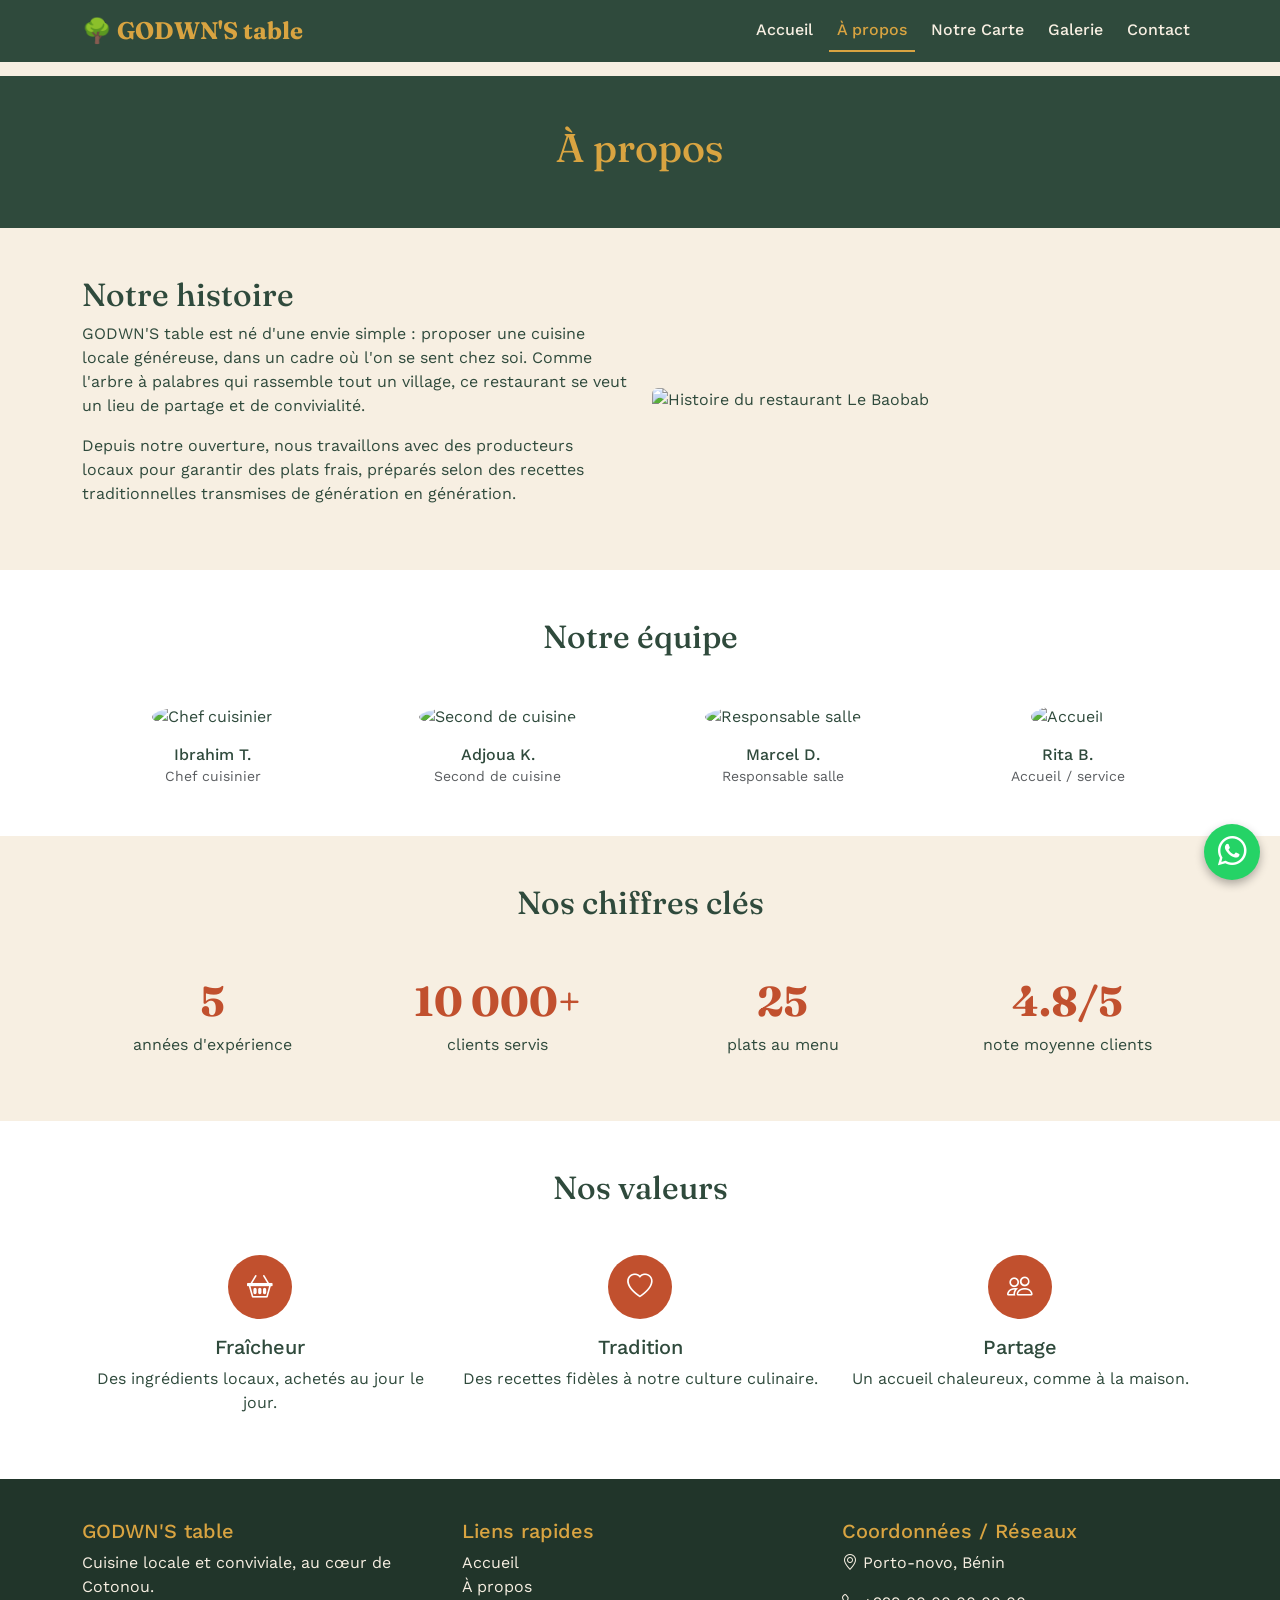
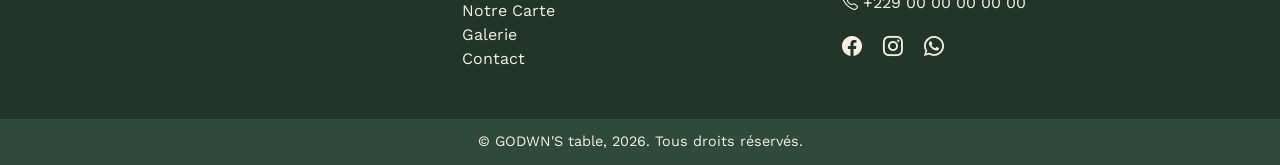
==== apropos.html @ f4d55e41 "Première version de mon site" ====
<!DOCTYPE html>
<html lang="fr">
<head>
  <meta charset="UTF-8">
  <meta name="viewport" content="width=device-width, initial-scale=1.0">
  <title>Le Baobab — À propos</title>
  <link href="https://cdn.jsdelivr.net/npm/bootstrap@5.3.3/dist/css/bootstrap.min.css" rel="stylesheet">
  <link rel="preconnect" href="https://fonts.googleapis.com">
  <link href="https://fonts.googleapis.com/css2?family=Fraunces:wght@600;700&family=Work+Sans:wght@400;500;600&display=swap" rel="stylesheet">
  <link rel="stylesheet" href="https://cdn.jsdelivr.net/npm/bootstrap-icons@1.11.3/font/bootstrap-icons.css">
  <link rel="stylesheet" href="css/style.css">
</head>
<body>

  <nav class="navbar navbar-expand-lg navbar-baobab fixed-top">
    <div class="container">
      <a class="navbar-brand" href="index.html">🌳 GODWN'S table</a>
      <button class="navbar-toggler" type="button" data-bs-toggle="collapse" data-bs-target="#navMain">
        <span class="navbar-toggler-icon"></span>
      </button>
      <div class="collapse navbar-collapse" id="navMain">
        <ul class="navbar-nav ms-auto">
          <li class="nav-item"><a class="nav-link" href="index.html">Accueil</a></li>
          <li class="nav-item"><a class="nav-link active" href="apropos.html">À propos</a></li>
          <li class="nav-item"><a class="nav-link" href="menu.html">Notre Carte</a></li>
          <li class="nav-item"><a class="nav-link" href="galerie.html">Galerie</a></li>
          <li class="nav-item"><a class="nav-link" href="contact.html">Contact</a></li>
        </ul>
      </div>
    </div>
  </nav>

  <div class="page-banner"><div class="container"><h1>À propos</h1></div></div>

  <section class="py-5">
    <div class="container">
      <div class="row align-items-center g-4">
        <div class="col-md-6 order-md-2">
          <img src="https://placehold.co/600x400/2F4A3C/F7EFE2?text=Notre+Histoire" class="img-fluid rounded" alt="Histoire du restaurant Le Baobab">
        </div>
        <div class="col-md-6 order-md-1">
          <h2>Notre histoire</h2>
          <p>GODWN'S table est né d'une envie simple : proposer une cuisine locale généreuse, dans un cadre où l'on se sent chez soi. Comme l'arbre à palabres qui rassemble tout un village, ce restaurant se veut un lieu de partage et de convivialité.</p>
          <p>Depuis notre ouverture, nous travaillons avec des producteurs locaux pour garantir des plats frais, préparés selon des recettes traditionnelles transmises de génération en génération.</p>
        </div>
      </div>
    </div>
  </section>

  <section class="py-5 bg-white">
    <div class="container">
      <h2 class="text-center mb-5">Notre équipe</h2>
      <div class="row row-cols-2 row-cols-md-4 g-4 text-center">
        <div class="col">
          <img src="https://placehold.co/200x200/C1502E/FFFFFF?text=Chef" class="rounded-circle mb-3" width="120" height="120" alt="Chef cuisinier">
          <h6 class="mb-0">Ibrahim T.</h6>
          <small class="text-muted">Chef cuisinier</small>
        </div>
        <div class="col">
          <img src="https://placehold.co/200x200/D9A441/2F4A3C?text=Cuisine" class="rounded-circle mb-3" width="120" height="120" alt="Second de cuisine">
          <h6 class="mb-0">Adjoua K.</h6>
          <small class="text-muted">Second de cuisine</small>
        </div>
        <div class="col">
          <img src="https://placehold.co/200x200/2F4A3C/F7EFE2?text=Salle" class="rounded-circle mb-3" width="120" height="120" alt="Responsable salle">
          <h6 class="mb-0">Marcel D.</h6>
          <small class="text-muted">Responsable salle</small>
        </div>
        <div class="col">
          <img src="https://placehold.co/200x200/C1502E/FFFFFF?text=Accueil" class="rounded-circle mb-3" width="120" height="120" alt="Accueil">
          <h6 class="mb-0">Rita B.</h6>
          <small class="text-muted">Accueil / service</small>
        </div>
      </div>
    </div>
  </section>

  <section class="py-5">
    <div class="container">
      <h2 class="text-center mb-5">Nos chiffres clés</h2>
      <div class="row text-center g-4">
        <div class="col-6 col-md-3"><div class="stat-number">5</div><p>années d'expérience</p></div>
        <div class="col-6 col-md-3"><div class="stat-number">10 000+</div><p>clients servis</p></div>
        <div class="col-6 col-md-3"><div class="stat-number">25</div><p>plats au menu</p></div>
        <div class="col-6 col-md-3"><div class="stat-number">4.8/5</div><p>note moyenne clients</p></div>
      </div>
    </div>
  </section>

  <section class="py-5 bg-white">
    <div class="container">
      <h2 class="text-center mb-5">Nos valeurs</h2>
      <div class="row g-4 text-center">
        <div class="col-md-4">
          <div class="icon-circle"><i class="bi bi-basket2"></i></div>
          <h5>Fraîcheur</h5>
          <p>Des ingrédients locaux, achetés au jour le jour.</p>
        </div>
        <div class="col-md-4">
          <div class="icon-circle"><i class="bi bi-heart"></i></div>
          <h5>Tradition</h5>
          <p>Des recettes fidèles à notre culture culinaire.</p>
        </div>
        <div class="col-md-4">
          <div class="icon-circle"><i class="bi bi-people"></i></div>
          <h5>Partage</h5>
          <p>Un accueil chaleureux, comme à la maison.</p>
        </div>
      </div>
    </div>
  </section>

  <footer class="footer-baobab">
    <div class="container">
      <div class="row g-4">
        <div class="col-md-4"><h5>GODWN'S table</h5><p>Cuisine locale et conviviale, au cœur de Cotonou.</p></div>
        <div class="col-md-4">
          <h5>Liens rapides</h5>
          <ul class="list-unstyled">
            <li><a href="index.html">Accueil</a></li>
            <li><a href="apropos.html">À propos</a></li>
            <li><a href="menu.html">Notre Carte</a></li>
            <li><a href="galerie.html">Galerie</a></li>
            <li><a href="contact.html">Contact</a></li>
          </ul>
        </div>
        <div class="col-md-4">
          <h5>Coordonnées / Réseaux</h5>
          <p><i class="bi bi-geo-alt"></i> Porto-novo, Bénin</p>
          <p><i class="bi bi-telephone"></i> +229 00 00 00 00 00</p>
          <div>
            <a href="#" class="me-3"><i class="bi bi-facebook fs-5"></i></a>
            <a href="#" class="me-3"><i class="bi bi-instagram fs-5"></i></a>
            <a href="#"><i class="bi bi-whatsapp fs-5"></i></a>
          </div>
        </div>
      </div>
    </div>
    <div class="footer-bottom">&copy; GODWN'S table, 2026. Tous droits réservés.</div>
  </footer>

  <a href="https://wa.me/2290152845449" class="whatsapp-float" target="_blank" aria-label="Contacter sur WhatsApp"><i class="bi bi-whatsapp"></i></a>

  <script src="https://cdn.jsdelivr.net/npm/bootstrap@5.3.3/dist/js/bootstrap.bundle.min.js"></script>
  <script src="js/script.js"></script>
</body>
</html>
---- css/style.css ----
/* ==========================================================================
   LE BAOBAB — Feuille de style personnalisée (en complément de Bootstrap 5)
   Thème : cuisine locale / africaine
   ========================================================================== */

:root {
  --color-bg: #F7EFE2;        /* fond sable chaud */
  --color-dark: #2F4A3C;      /* vert profond - navbar, footer, texte */
  --color-dark-2: #21352A;    /* vert plus foncé pour hover */
  --color-accent: #C1502E;    /* terracotta - accent principal */
  --color-gold: #D9A441;      /* or/ocre - accent secondaire */
  --color-white: #FFFFFF;
  --font-display: 'Fraunces', Georgia, serif;
  --font-body: 'Work Sans', 'Segoe UI', sans-serif;
}

body {
  font-family: var(--font-body);
  background-color: var(--color-bg);
  color: var(--color-dark);
  padding-top: 76px;
}

h1, h2, h3, h4, .navbar-brand {
  font-family: var(--font-display);
}

a { color: var(--color-accent); }
a:hover { color: var(--color-dark); }

/* --- Navbar --- */
.navbar-baobab { background-color: var(--color-dark); }
.navbar-baobab .navbar-brand {
  color: var(--color-gold);
  font-size: 1.5rem;
  font-weight: 700;
}
.navbar-baobab .nav-link { color: var(--color-bg); font-weight: 500; margin-left: 0.5rem; }
.navbar-baobab .nav-link:hover { color: var(--color-gold); }
.navbar-baobab .nav-link.active {
  color: var(--color-gold);
  border-bottom: 2px solid var(--color-gold);
}

/* --- Boutons --- */
.btn-accent {
  background-color: var(--color-accent);
  border-color: var(--color-accent);
  color: var(--color-white);
  font-weight: 600;
}
.btn-accent:hover {
  background-color: var(--color-dark);
  border-color: var(--color-dark);
  color: var(--color-gold);
}
.btn-outline-accent { border-color: var(--color-accent); color: var(--color-accent); font-weight: 600; }
.btn-outline-accent:hover { background-color: var(--color-accent); color: var(--color-white); }

/* --- Hero (ancienne version statique, conservée si besoin) --- */
.hero {
  position: relative;
  min-height: 65vh;
  display: flex;
  align-items: center;
  background-size: cover;
  background-position: center;
  color: var(--color-white);
}
.hero::before {
  content: "";
  position: absolute;
  inset: 0;
  background: linear-gradient(180deg, rgba(24,20,10,0.5), rgba(24,20,10,0.82));
}
.hero-content { position: relative; z-index: 2; }
.hero h1 { font-size: 3rem; font-weight: 700; }

/* --- Header défilant (carrousel Bootstrap en fond de Hero) --- */
.hero-carousel {
  position: relative;
  min-height: 65vh;
  overflow: hidden;
  color: var(--color-white);
}
.hero-carousel .carousel,
.hero-carousel .carousel-inner,
.hero-carousel .carousel-item {
  height: 65vh;
}
.hero-carousel-img {
  width: 100%;
  height: 65vh;
  object-fit: cover;
}
/* voile sombre par-dessus les images qui défilent, pour la lisibilité du texte */
.hero-carousel::after {
  content: "";
  position: absolute;
  inset: 0;
  background: linear-gradient(180deg, rgba(24,20,10,0.45), rgba(24,20,10,0.8));
  pointer-events: none;
  z-index: 2;
}
/* le titre reste fixe, au-dessus des images ET du voile */
.hero-overlay-content {
  position: absolute;
  inset: 0;
  z-index: 3;
  display: flex;
  flex-direction: column;
  align-items: center;
  justify-content: center;
  padding: 0 20px;
}
.hero-overlay-content h1 { font-size: 3rem; font-weight: 700; }

@media (max-width: 767px) {
  .hero-carousel,
  .hero-carousel .carousel,
  .hero-carousel .carousel-inner,
  .hero-carousel .carousel-item,
  .hero-carousel-img {
    height: 55vh;
    min-height: 55vh;
  }
}

/* --- Bannière de titre (autres pages) --- */
.page-banner { background-color: var(--color-dark); color: var(--color-bg); padding: 3rem 0; text-align: center; }
.page-banner h1 { color: var(--color-gold); }

/* --- Icônes --- */
.icon-circle {
  width: 64px; height: 64px; border-radius: 50%;
  background-color: var(--color-accent); color: var(--color-white);
  display: flex; align-items: center; justify-content: center;
  font-size: 1.6rem; margin: 0 auto 1rem auto;
}

/* --- Chiffres clés --- */
.stat-number { font-family: var(--font-display); font-size: 2.6rem; color: var(--color-accent); font-weight: 700; }

/* --- Galerie --- */
.galerie-item img {
  width: 100%; height: 220px; object-fit: cover; border-radius: 6px;
  cursor: pointer; transition: transform 0.2s ease;
}
.galerie-item img:hover { transform: scale(1.03); }

/* --- Cartes produits (menu) --- */
.card-produit img { height: 160px; object-fit: cover; }
.card-produit .prix { color: var(--color-accent); font-weight: 700; }

/* --- Formulaire de contact --- */
.error-message { color: #b3261e; font-size: 0.875rem; margin-top: 0.25rem; display: none; }
.error-message.show { display: block; }
#confirmationMessage { display: none; }

/* --- Footer --- */
.footer-baobab { background-color: var(--color-dark-2); color: var(--color-bg); padding-top: 2.5rem; }
.footer-baobab h5 { color: var(--color-gold); }
.footer-baobab a { color: var(--color-bg); text-decoration: none; }
.footer-baobab a:hover { color: var(--color-gold); }
.footer-bottom { background-color: var(--color-dark); color: var(--color-bg); text-align: center; padding: 0.75rem 0; margin-top: 2rem; font-size: 0.9rem; }

/* --- Bouton WhatsApp flottant --- */
.whatsapp-float {
  position: fixed;
  bottom: 20px;
  right: 20px;
  background-color: #25D366;
  color: white;
  width: 56px;
  height: 56px;
  border-radius: 50%;
  display: flex;
  align-items: center;
  justify-content: center;
  font-size: 1.8rem;
  box-shadow: 0 4px 10px rgba(0,0,0,0.3);
  z-index: 1000;
  text-decoration: none;
}
.whatsapp-float:hover { background-color: #1DA851; color: white; }

@media (max-width: 767px) {
  .hero h1 { font-size: 2rem; }
}
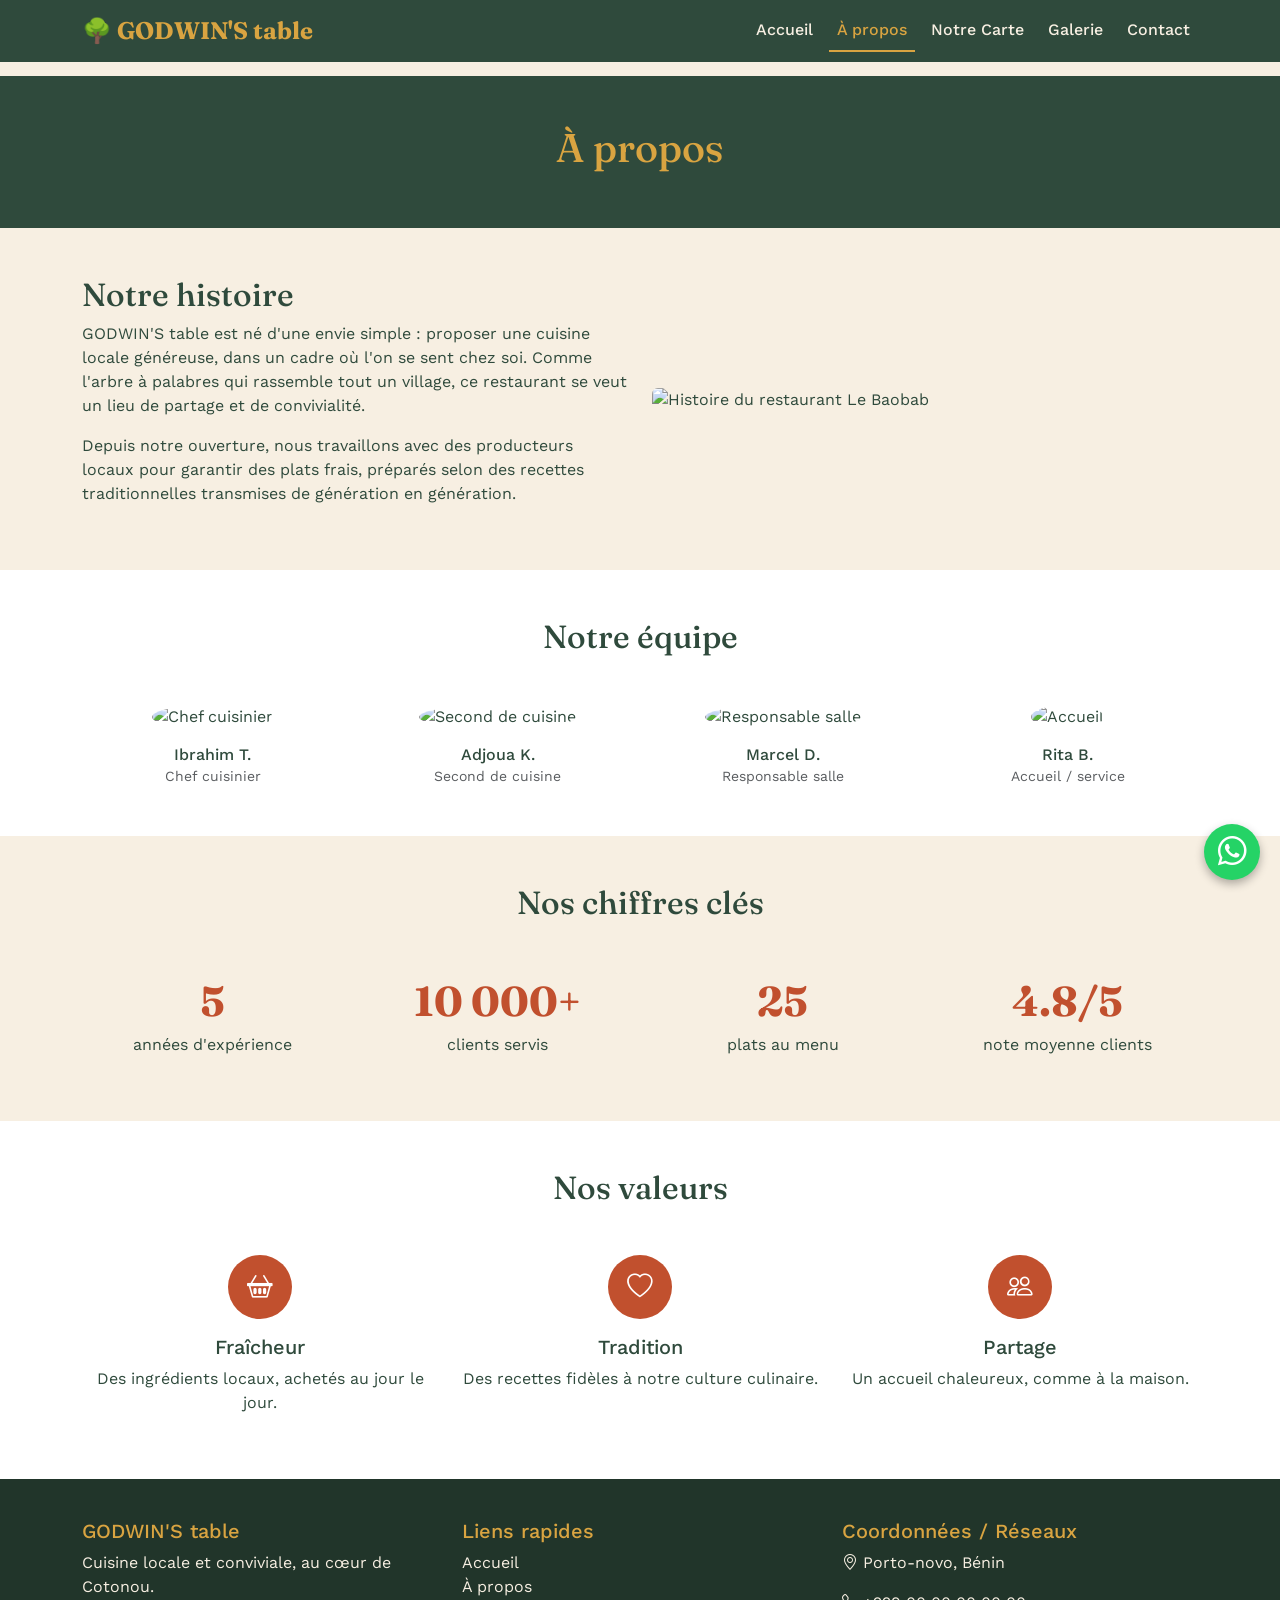
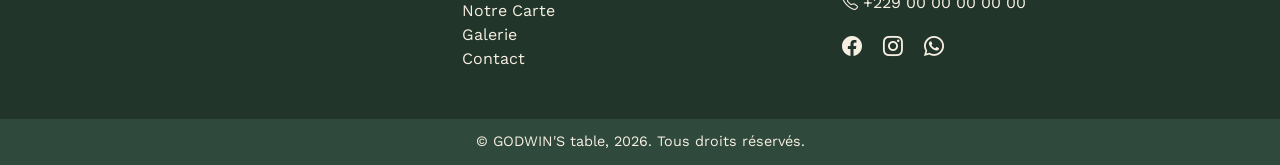
==== commit e40a8ee4: "modification premier" ====
--- a/apropos.html
+++ b/apropos.html
@@ -3,7 +3,7 @@
 <head>
   <meta charset="UTF-8">
   <meta name="viewport" content="width=device-width, initial-scale=1.0">
-  <title>Le Baobab — À propos</title>
+  <title>ETS: GODWIN'S table</title>
   <link href="https://cdn.jsdelivr.net/npm/bootstrap@5.3.3/dist/css/bootstrap.min.css" rel="stylesheet">
   <link rel="preconnect" href="https://fonts.googleapis.com">
   <link href="https://fonts.googleapis.com/css2?family=Fraunces:wght@600;700&family=Work+Sans:wght@400;500;600&display=swap" rel="stylesheet">
@@ -14,7 +14,7 @@
 
   <nav class="navbar navbar-expand-lg navbar-baobab fixed-top">
     <div class="container">
-      <a class="navbar-brand" href="index.html">🌳 GODWN'S table</a>
+      <a class="navbar-brand" href="index.html">🌳 GODWIN'S table</a>
       <button class="navbar-toggler" type="button" data-bs-toggle="collapse" data-bs-target="#navMain">
         <span class="navbar-toggler-icon"></span>
       </button>
@@ -40,7 +40,7 @@
         </div>
         <div class="col-md-6 order-md-1">
           <h2>Notre histoire</h2>
-          <p>GODWN'S table est né d'une envie simple : proposer une cuisine locale généreuse, dans un cadre où l'on se sent chez soi. Comme l'arbre à palabres qui rassemble tout un village, ce restaurant se veut un lieu de partage et de convivialité.</p>
+          <p>GODWIN'S table est né d'une envie simple : proposer une cuisine locale généreuse, dans un cadre où l'on se sent chez soi. Comme l'arbre à palabres qui rassemble tout un village, ce restaurant se veut un lieu de partage et de convivialité.</p>
           <p>Depuis notre ouverture, nous travaillons avec des producteurs locaux pour garantir des plats frais, préparés selon des recettes traditionnelles transmises de génération en génération.</p>
         </div>
       </div>
@@ -113,7 +113,7 @@
   <footer class="footer-baobab">
     <div class="container">
       <div class="row g-4">
-        <div class="col-md-4"><h5>GODWN'S table</h5><p>Cuisine locale et conviviale, au cœur de Cotonou.</p></div>
+        <div class="col-md-4"><h5>GODWIN'S table</h5><p>Cuisine locale et conviviale, au cœur de Cotonou.</p></div>
         <div class="col-md-4">
           <h5>Liens rapides</h5>
           <ul class="list-unstyled">
@@ -136,7 +136,7 @@
         </div>
       </div>
     </div>
-    <div class="footer-bottom">&copy; GODWN'S table, 2026. Tous droits réservés.</div>
+    <div class="footer-bottom">&copy; GODWIN'S table, 2026. Tous droits réservés.</div>
   </footer>
 
   <a href="https://wa.me/2290152845449" class="whatsapp-float" target="_blank" aria-label="Contacter sur WhatsApp"><i class="bi bi-whatsapp"></i></a>
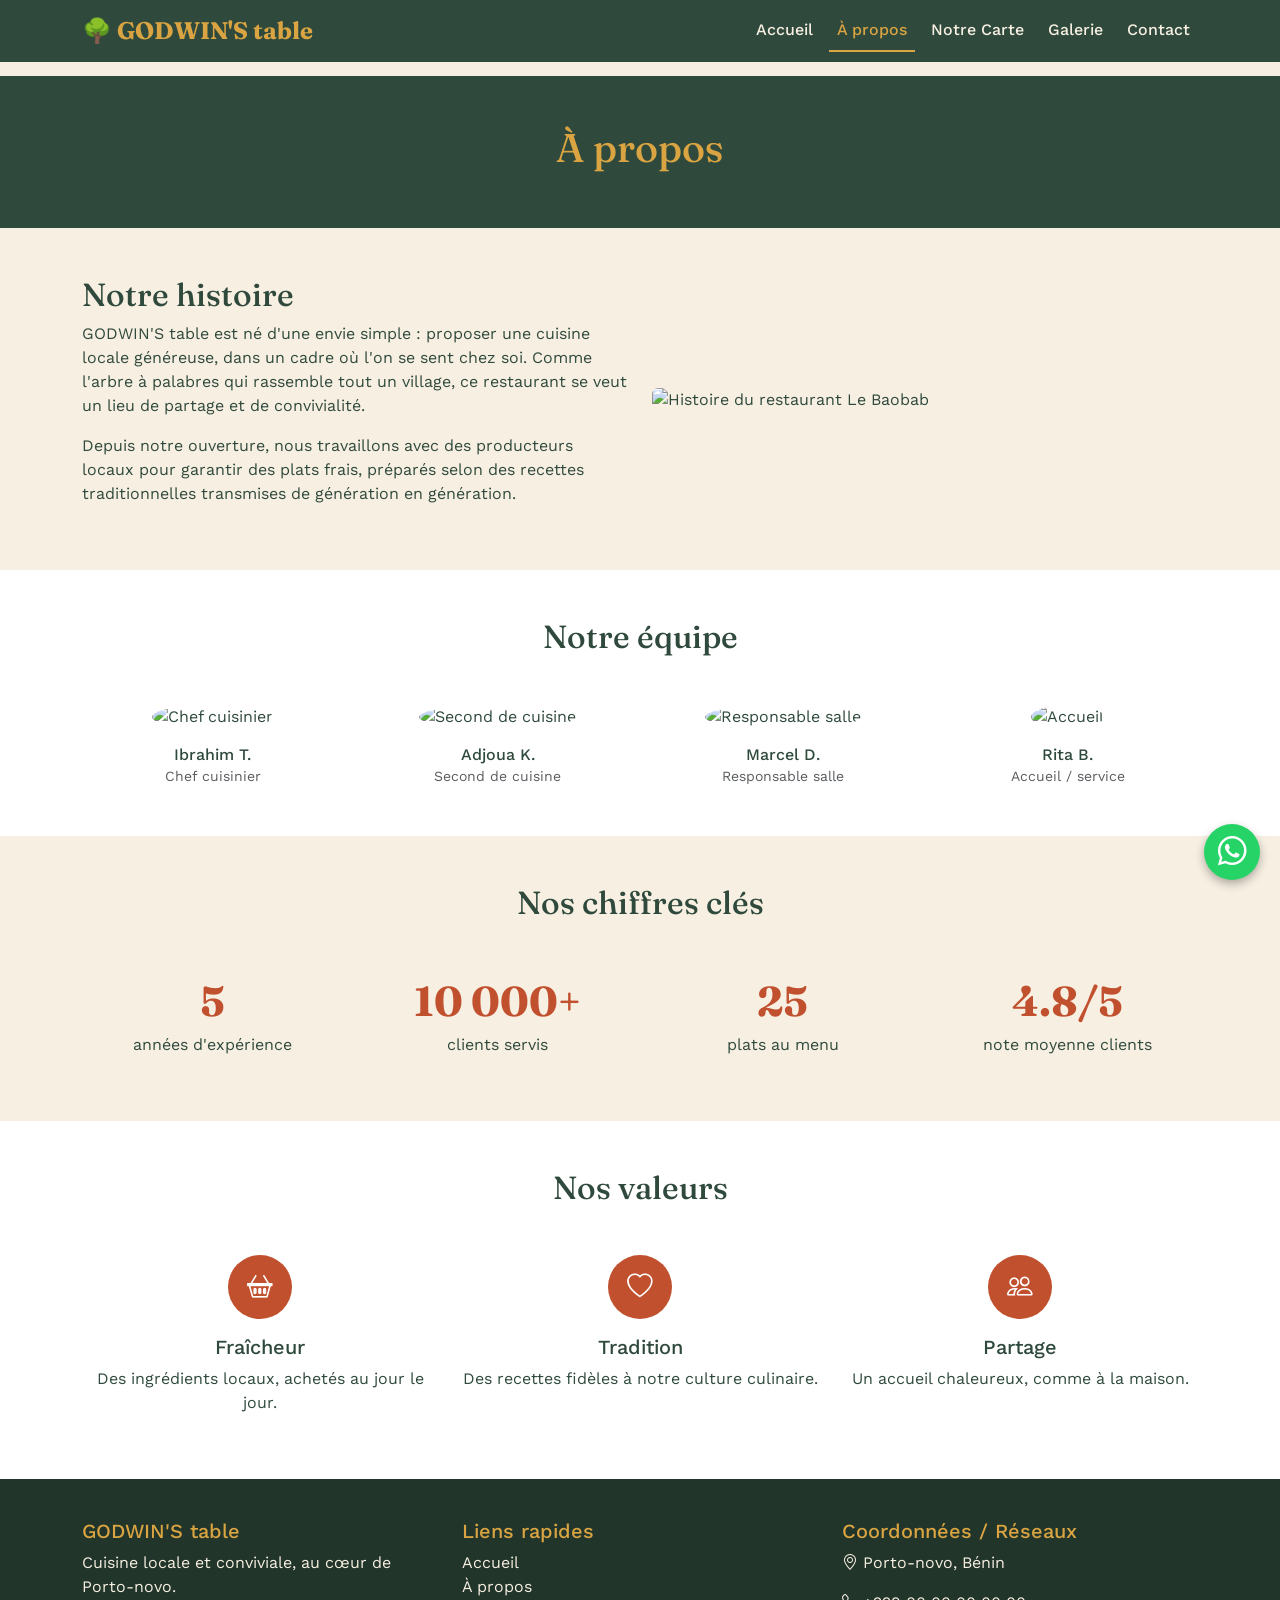
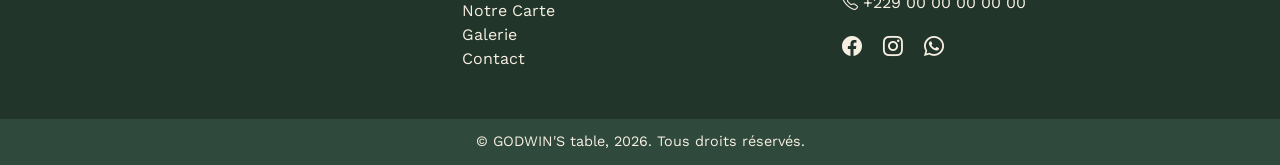
==== commit 0b194894: "troisieme modification" ====
--- a/apropos.html
+++ b/apropos.html
@@ -113,7 +113,7 @@
   <footer class="footer-baobab">
     <div class="container">
       <div class="row g-4">
-        <div class="col-md-4"><h5>GODWIN'S table</h5><p>Cuisine locale et conviviale, au cœur de Cotonou.</p></div>
+        <div class="col-md-4"><h5>GODWIN'S table</h5><p>Cuisine locale et conviviale, au cœur de Porto-novo.</p></div>
         <div class="col-md-4">
           <h5>Liens rapides</h5>
           <ul class="list-unstyled">
